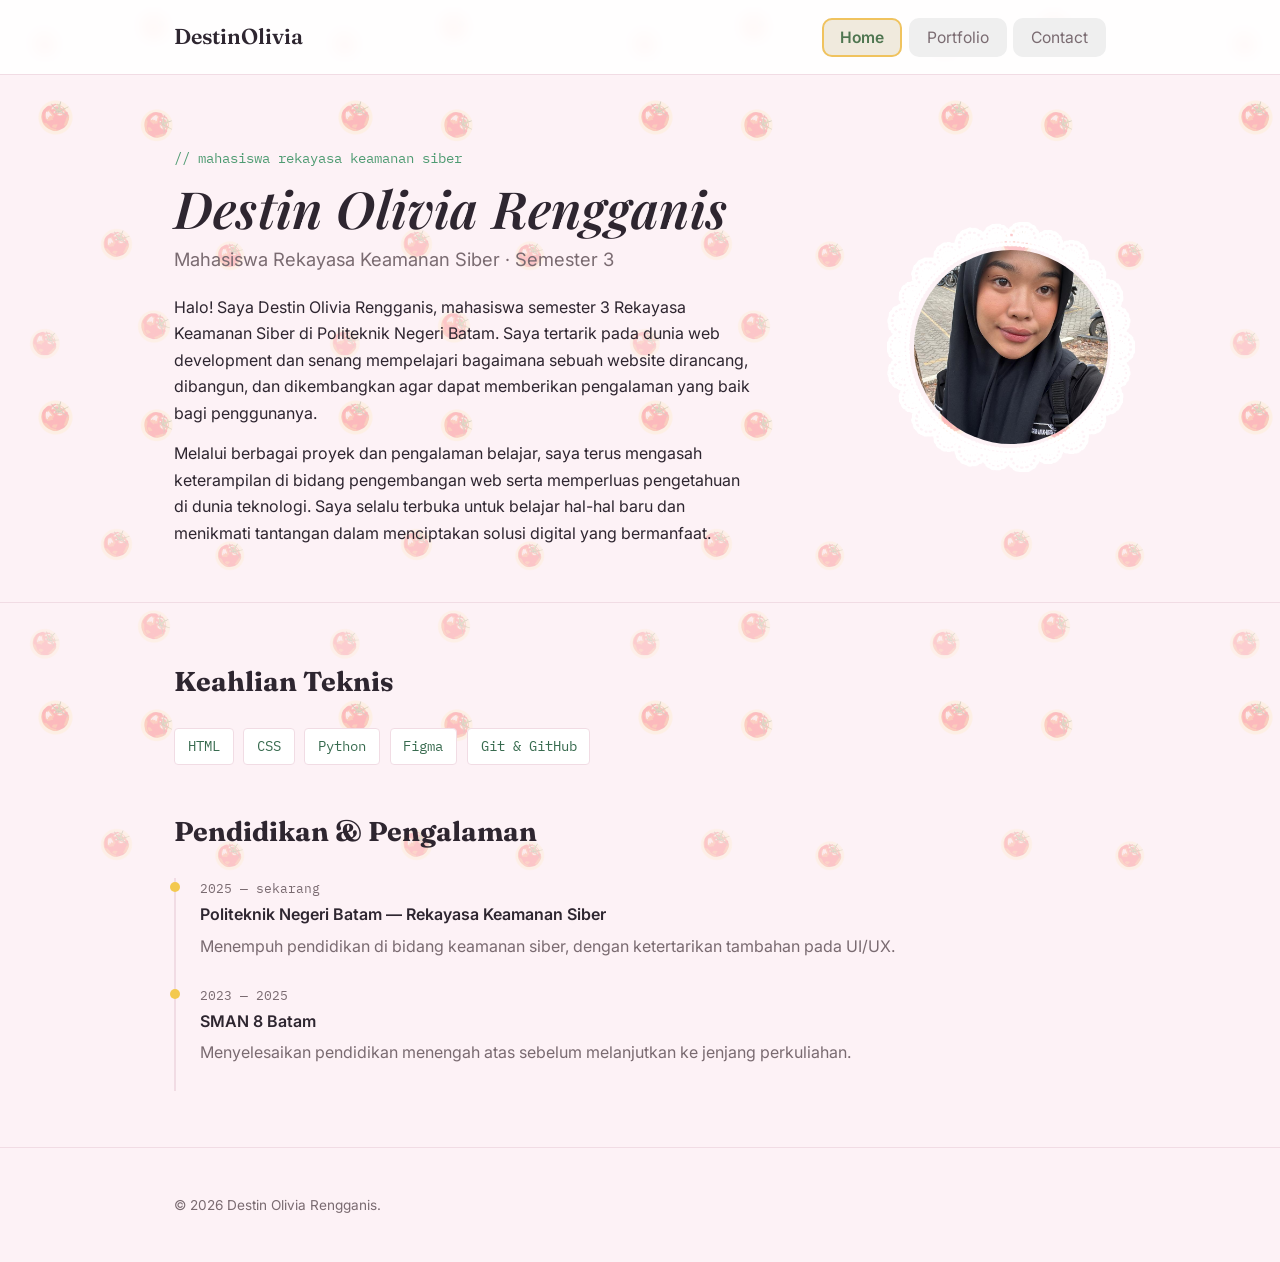
==== minggu1/fix.html @ 65007128 "Rename fix to fix.html" ====
<!DOCTYPE html>
<html lang="id">
<head>
<meta charset="UTF-8" />
<meta name="viewport" content="width=device-width, initial-scale=1.0" />
<title>Preview — Destin Olivia Rengganis</title>
<link rel="preconnect" href="https://fonts.googleapis.com" />
<link href="https://fonts.googleapis.com/css2?family=Fraunces:wght@500;600&family=Playfair+Display:ital,wght@1,600;1,700&family=Inter:wght@400;500;600&family=IBM+Plex+Mono:wght@400;500&display=swap" rel="stylesheet" />
<style>
/* =========================================================
   Destin Olivia Rengganis — Personal Profile
   Vanilla CSS, no framework.
   ========================================================= */

:root {
  --color-bg: #FDF2F6;
  --color-surface: #FFFFFF;
  --color-ink: #2E2630;
  --color-ink-soft: #7A6B71;
  --color-pine: #4E9B72;
  --color-pine-dark: #386B4F;
  --color-ochre: #F3C94F;
  --color-ochre-soft: #FBE9B8;
  --color-butter: #F0C35E;
  --color-tomato: #E8756B;
  --color-line: #F1DCE4;
  --color-mint-bg: #EAF7EE;
  --color-blush-deep: #F7E1EA;

  --font-display: "Fraunces", "Iowan Old Style", Georgia, serif;
  --font-name: "Playfair Display", "Iowan Old Style", Georgia, serif;
  --font-body: "Inter", "Segoe UI", system-ui, sans-serif;
  --font-mono: "IBM Plex Mono", "Courier New", monospace;

  --max-width: 980px;
  --gap: 1.5rem;
  --radius-sm: 4px;
  --radius-md: 10px;
}

@media (prefers-reduced-motion: reduce) {
  *, *::before, *::after {
    animation-duration: 0.001ms !important;
    animation-iteration-count: 1 !important;
    transition-duration: 0.001ms !important;
    scroll-behavior: auto !important;
  }
}

* { box-sizing: border-box; }
html { scroll-behavior: smooth; }

body {
  margin: 0;
  color: var(--color-ink);
  font-family: var(--font-body);
  line-height: 1.65;
  -webkit-font-smoothing: antialiased;
  background-color: var(--color-bg);
  background-image: url("[data-uri]");
  background-repeat: repeat;
  background-size: 300px 300px;
  background-attachment: fixed;
}

img { max-width: 100%; display: block; }

a {
  color: var(--color-pine-dark);
}

a:focus-visible,
button:focus-visible,
input:focus-visible,
select:focus-visible,
textarea:focus-visible {
  outline: 3px solid var(--color-ochre);
  outline-offset: 2px;
}

.wrap {
  max-width: var(--max-width);
  margin: 0 auto;
  padding: 0 1.5rem;
}

/* skip link for keyboard users */
.skip-link {
  position: absolute;
  left: -999px;
  top: auto;
  background: var(--color-ink);
  color: #fff;
  padding: 0.7rem 1.1rem;
  border-radius: var(--radius-sm);
  z-index: 100;
}
.skip-link:focus {
  left: 1rem;
  top: 1rem;
}

/* ---------- Header & Nav ---------- */
.site-header {
  border-bottom: 1px solid var(--color-line);
  background: rgba(255, 255, 255, 0.88);
  backdrop-filter: blur(6px);
  position: sticky;
  top: 0;
  z-index: 10;
}

.site-header .wrap {
  display: flex;
  align-items: center;
  justify-content: space-between;
  padding-top: 1.1rem;
  padding-bottom: 1.1rem;
}

.main-nav {
  position: relative;
}

.brand {
  font-family: var(--font-display);
  font-size: 1.35rem;
  font-weight: 600;
  color: var(--color-ink);
  text-decoration: none;
}
.brand em {
  font-style: normal;
  color: var(--color-pine);
}

.main-nav ul {
  list-style: none;
  display: flex;
  gap: 0.4rem;
  margin: 0;
  padding: 0;
  position: relative;
}

.main-nav a, .main-nav button {
  text-decoration: none;
  color: var(--color-ink-soft);
  font-size: 0.98rem;
  padding: 0.5rem 1rem;
  border-radius: 10px;
  border: 2px solid transparent;
  transition: color 0.2s ease;
  display: inline-block;
  position: relative;
  z-index: 1;
}

.main-nav a:hover, .main-nav button:hover {
  color: var(--color-pine-dark);
}

.main-nav a[aria-current="page"], .main-nav button.active {
  color: var(--color-pine-dark);
  font-weight: 600;
}

/* kotak bertepi tumpul (rounded) berwarna butter yellow,
   meluncur ke tautan yang sedang aktif / di-hover */
.nav-indicator {
  position: absolute;
  top: 0;
  height: 0;
  border-radius: 10px;
  border: 2px solid var(--color-butter);
  background: rgba(240, 195, 94, 0.12);
  transition: left 0.3s cubic-bezier(.65,0,.35,1),
              width 0.3s cubic-bezier(.65,0,.35,1),
              top 0.3s cubic-bezier(.65,0,.35,1),
              height 0.3s cubic-bezier(.65,0,.35,1),
              opacity 0.2s ease;
  left: 0;
  width: 0;
  opacity: 0;
  z-index: 2;
  pointer-events: none;
}
.nav-indicator.is-visible { opacity: 1; }

/* ---------- Hero ---------- */
.hero {
  padding: 4.5rem 0 3.5rem;
  overflow: hidden;
}

.hero .wrap {
  display: grid;
  grid-template-columns: 1fr 220px;
  gap: 3rem;
  align-items: center;
}

.hero-photo-frame {
  position: relative;
  width: 250px;
  height: 250px;
}

.hero-photo {
  position: absolute;
  top: 50%;
  left: 50%;
  transform: translate(-50%, -50%);
  width: 194px;
  height: 194px;
  border-radius: 50%;
  object-fit: cover;
}

.hero-photo-lace {
  position: absolute;
  inset: 0;
  width: 100%;
  height: 100%;
  object-fit: contain;
  pointer-events: none;
  user-select: none;
}

.eyebrow {
  font-family: var(--font-mono);
  font-size: 0.85rem;
  color: var(--color-pine);
  margin: 0 0 0.6rem;
}

.hero h1 {
  font-family: var(--font-name);
  font-style: italic;
  font-weight: 600;
  font-size: clamp(2.2rem, 4vw, 3.4rem);
  line-height: 1.15;
  letter-spacing: 0.2px;
  margin: 0 0 0.4rem;
}

/* decrypt-in name animation: letters resolve from a cipher state once on load */
.decrypt-name .char {
  display: inline-block;
}

.hero .role {
  font-size: 1.15rem;
  color: var(--color-ink-soft);
  margin: 0 0 1.2rem;
}

.hero .bio {
  max-width: 58ch;
  margin: 0 0 0.9rem;
}
.hero .bio:last-of-type {
  margin-bottom: 0;
}

/* ---------- Generic sections ---------- */
.section {
  padding: 3.5rem 0;
  border-top: 1px solid var(--color-line);
}
.section.tinted {
  background: var(--color-mint-bg);
}

.section-heading {
  font-family: var(--font-display);
  font-size: 1.7rem;
  margin: 0 0 1.5rem;
}

.page-intro {
  padding-top: 3.5rem;
  border-top: none;
}
.page-intro .lede {
  color: var(--color-ink-soft);
  max-width: 60ch;
  margin: 0.5rem 0 2rem;
}
.page-intro h1 {
  font-family: var(--font-display);
  font-size: clamp(1.9rem, 3.4vw, 2.4rem);
  margin: 0 0 0.3rem;
}

/* ---------- Skills & timeline ---------- */
.skills-badges {
  list-style: none;
  display: flex;
  flex-wrap: wrap;
  gap: 0.6rem;
  margin: 0 0 2.75rem;
  padding: 0;
}

.skills-badges li {
  font-family: var(--font-mono);
  font-size: 0.85rem;
  background: var(--color-surface);
  border: 1px solid var(--color-line);
  padding: 0.4rem 0.8rem;
  border-radius: var(--radius-sm);
  color: var(--color-pine-dark);
}

.timeline {
  list-style: none;
  margin: 0;
  padding: 0;
  border-left: 2px solid var(--color-line);
}

.timeline li {
  position: relative;
  padding: 0 0 1.6rem 1.5rem;
}

.timeline li::before {
  content: "";
  position: absolute;
  left: -6px;
  top: 4px;
  width: 10px;
  height: 10px;
  border-radius: 50%;
  background: var(--color-ochre);
}

.timeline .when {
  font-family: var(--font-mono);
  font-size: 0.8rem;
  color: var(--color-ink-soft);
  display: block;
  margin-bottom: 0.15rem;
}

.timeline .what { font-weight: 600; }
.timeline p { margin: 0.3rem 0 0; color: var(--color-ink-soft); }

/* ---------- Project grid (portfolio) ---------- */
.project-grid {
  display: grid;
  grid-template-columns: repeat(auto-fill, minmax(270px, 1fr));
  gap: var(--gap);
}

.card {
  background: var(--color-surface);
  border: 1px solid var(--color-line);
  border-radius: var(--radius-md);
  overflow: hidden;
  display: flex;
  flex-direction: column;
  will-change: transform;
  transform: perspective(800px) rotateX(0deg) rotateY(0deg);
  transition: transform 0.25s ease, box-shadow 0.25s ease;
}

.card:hover,
.card:focus-within {
  box-shadow: 0 14px 28px -18px rgba(46, 38, 48, 0.35);
}

.card-thumb-wrap {
  width: 100%;
  aspect-ratio: 16 / 10;
  overflow: hidden;
  background: var(--color-line);
}

.card-thumb {
  width: 100%;
  height: 100%;
  object-fit: cover;
  transition: transform 0.4s ease;
}

.card:hover .card-thumb {
  transform: scale(1.05);
}

.card-body {
  padding: 1.15rem 1.25rem 1.35rem;
  display: flex;
  flex-direction: column;
  flex: 1;
}

.card-body h3 {
  font-family: var(--font-display);
  font-size: 1.15rem;
  margin: 0 0 0.5rem;
}

.card-body p {
  margin: 0 0 1rem;
  font-size: 0.95rem;
  color: var(--color-ink-soft);
  flex: 1;
}

.tech-badges {
  list-style: none;
  display: flex;
  flex-wrap: wrap;
  gap: 0.4rem;
  margin: 0 0 1rem;
  padding: 0;
}

.tech-badges li {
  font-family: var(--font-mono);
  font-size: 0.75rem;
  background: var(--color-bg);
  border: 1px solid var(--color-line);
  padding: 0.2rem 0.55rem;
  border-radius: var(--radius-sm);
}

.card-link {
  font-size: 0.9rem;
  font-weight: 600;
  text-decoration: none;
  color: var(--color-pine-dark);
  border-bottom: 1px solid var(--color-ochre);
  align-self: flex-start;
}

/* ---------- Contact page ---------- */
.contact-layout {
  display: grid;
  grid-template-columns: 1fr 1.3fr;
  gap: 3rem;
}

.contact-intro p {
  color: var(--color-ink-soft);
  max-width: 40ch;
}

.contact-list {
  list-style: none;
  padding: 0;
  margin: 1.5rem 0 0;
  font-size: 0.95rem;
}
.contact-list li { margin-bottom: 0.5rem; }

.form-field { margin-bottom: 1.3rem; }

.form-field label {
  display: block;
  font-weight: 600;
  font-size: 0.92rem;
  margin-bottom: 0.4rem;
}

.form-field .hint {
  font-weight: 400;
  color: var(--color-ink-soft);
  font-size: 0.82rem;
}

.form-field input,
.form-field select,
.form-field textarea {
  width: 100%;
  padding: 0.75rem 0.85rem;
  font-family: var(--font-body);
  font-size: 0.95rem;
  border: 1px solid var(--color-line);
  border-radius: var(--radius-sm);
  background: var(--color-surface);
  color: var(--color-ink);
  transition: border-color 0.2s ease, box-shadow 0.2s ease;
}

.form-field input:focus,
.form-field select:focus,
.form-field textarea:focus {
  border-color: var(--color-pine);
  box-shadow: 0 0 0 3px rgba(78, 155, 114, 0.15);
}

.form-field textarea { resize: vertical; }

.btn-submit {
  font-family: var(--font-body);
  font-size: 1rem;
  font-weight: 600;
  background: var(--color-pine);
  color: #fff;
  border: none;
  padding: 0.85rem 1.8rem;
  border-radius: var(--radius-sm);
  cursor: pointer;
  transition: background 0.2s ease, transform 0.15s ease;
}

.btn-submit:hover { background: var(--color-pine-dark); }
.btn-submit:active { transform: translateY(1px); }

.form-status {
  margin-top: 1rem;
  font-size: 0.9rem;
  color: var(--color-pine-dark);
  min-height: 1.2em;
}

/* ---------- Reveal halus saat elemen masuk viewport ---------- */
.reveal {
  opacity: 0;
  transform: translateY(16px);
  transition: opacity 0.6s ease, transform 0.6s ease;
}
.reveal.is-visible {
  opacity: 1;
  transform: translateY(0);
}

/* ---------- Footer ---------- */
.site-footer {
  border-top: 1px solid var(--color-line);
  padding: 2rem 0;
  color: var(--color-ink-soft);
  font-size: 0.85rem;
}

/* ---------- Responsive ---------- */
@media (max-width: 720px) {
  .hero .wrap { grid-template-columns: 1fr; }
  .hero-photo-frame { width: 168px; height: 168px; }
  .hero-photo { width: 130px; height: 130px; }
  .site-header .wrap { flex-direction: column; gap: 0.8rem; }
  .main-nav ul { gap: 1.2rem; }
  .contact-layout { grid-template-columns: 1fr; }
  .nav-indicator { display: none; }
}

.page { display: none; }
@keyframes pageFadeIn {
  from { opacity: 0; transform: translateY(16px); }
  to { opacity: 1; transform: translateY(0); }
}
.page.active {
  display: block;
  animation: pageFadeIn 0.5s cubic-bezier(.25,.8,.35,1) both;
}
.main-nav button { font-family: var(--font-body); cursor: pointer; }

</style>
</head>
<body>

<a class="skip-link" href="#konten">Langsung ke konten</a>

<header class="site-header">
  <div class="wrap">
    <a href="#" class="brand" onclick="return false;">Destin<span>Olivia</span></a>
    <nav class="main-nav" aria-label="Navigasi utama">
      <ul>
        <li><button type="button" class="nav-btn active" data-page="home">Home</button></li>
        <li><button type="button" class="nav-btn" data-page="portfolio">Portfolio</button></li>
        <li><button type="button" class="nav-btn" data-page="contact">Contact</button></li>
      </ul>
      <span class="nav-indicator" aria-hidden="true"></span>
    </nav>
  </div>
</header>

<main id="konten">

  <!-- HOME -->
  <div class="page active" id="page-home">
    <section class="hero">
      <div class="wrap">
        <div>
          <p class="eyebrow">// mahasiswa rekayasa keamanan siber</p>
          <h1><span class="decrypt-name">Destin Olivia Rengganis</span></h1>
          <p class="role">Mahasiswa Rekayasa Keamanan Siber &middot; Semester 3</p>
          <p class="bio">Halo! Saya Destin Olivia Rengganis, mahasiswa semester 3 Rekayasa Keamanan Siber di Politeknik Negeri Batam. Saya tertarik pada dunia web development dan senang mempelajari bagaimana sebuah website dirancang, dibangun, dan dikembangkan agar dapat memberikan pengalaman yang baik bagi penggunanya.</p>
          <p class="bio">Melalui berbagai proyek dan pengalaman belajar, saya terus mengasah keterampilan di bidang pengembangan web serta memperluas pengetahuan di dunia teknologi. Saya selalu terbuka untuk belajar hal-hal baru dan menikmati tantangan dalam menciptakan solusi digital yang bermanfaat.</p>
        </div>
        <div class="hero-photo-frame">
          <img class="hero-photo" src="[data-uri]" alt="Foto profil Destin Olivia Rengganis" />
          <img class="hero-photo-lace" src="[data-uri]" alt="" aria-hidden="true" />
        </div>
      </div>
    </section>

    <section class="section">
      <div class="wrap">
        <h2 class="section-heading">Keahlian Teknis</h2>
        <ul class="skills-badges">
          <li>HTML</li><li>CSS</li><li>Python</li><li>Figma</li><li>Git &amp; GitHub</li>
        </ul>
        <h2 class="section-heading">Pendidikan &amp; Pengalaman</h2>
        <ul class="timeline">
          <li><span class="when">2025 — sekarang</span><span class="what">Politeknik Negeri Batam — Rekayasa Keamanan Siber</span><p>Menempuh pendidikan di bidang keamanan siber, dengan ketertarikan tambahan pada UI/UX.</p></li>
          <li><span class="when">2023 — 2025</span><span class="what">SMAN 8 Batam</span><p>Menyelesaikan pendidikan menengah atas sebelum melanjutkan ke jenjang perkuliahan.</p></li>
        </ul>
      </div>
    </section>
  </div>

  <!-- PORTFOLIO -->
  <div class="page" id="page-portfolio">
    <section class="section page-intro">
      <div class="wrap">
        <p class="eyebrow">// proyek &amp; riset</p>
        <h1>Portfolio</h1>
        <p class="lede">Proyek Project Based Learning (PBL) yang aku kerjakan selama kuliah di Politeknik Negeri Batam, dari semester 1 sampai sekarang.</p>
        <div class="project-grid">
          <article class="card">
            <div class="card-thumb-wrap">
              <img class="card-thumb" src="[data-uri]" alt="Tangkapan layar aplikasi Mini PIBIEL" loading="lazy" />
            </div>
            <div class="card-body">
              <h3>Mini PIBIEL — Steganografi Gambar</h3>
              <p>Proyek PBL semester 1: aplikasi steganografi untuk menyisipkan dan mengekstrak pesan tersembunyi di dalam gambar.</p>
              <ul class="tech-badges"><li>Steganografi</li><li>Python</li></ul>
              <a class="card-link" href="https://github.com/diyayoon/MINI-PIBIEL.git" target="_blank" rel="noopener">Lihat Repositori →</a>
            </div>
          </article>
          <article class="card">
            <div class="card-thumb-wrap">
              <img class="card-thumb" src="[data-uri]" alt="Tangkapan layar halaman pilih peran pada Infrastruktur Web Klinik" loading="lazy" />
            </div>
            <div class="card-body">
              <h3>Infrastruktur Web Klinik</h3>
              <p>Proyek PBL semester 2: pembuatan infrastruktur web untuk klinik kecil dengan tiga peran pengguna — pasien, dokter, dan admin.</p>
              <ul class="tech-badges"><li>Web Infrastructure</li><li>Multi-role System</li></ul>
              <a class="card-link" href="https://github.com/berkahyanz17/PBL_206.git" target="_blank" rel="noopener">Lihat Repositori →</a>
            </div>
          </article>
        </div>
      </div>
    </section>
  </div>

  <!-- CONTACT -->
  <div class="page" id="page-contact">
    <section class="section page-intro">
      <div class="wrap contact-layout">
        <div class="contact-intro">
          <p class="eyebrow">// mari terhubung</p>
          <h1>Hubungi Saya</h1>
          <p>Terbuka untuk kolaborasi proyek, diskusi, atau sekadar ngobrol soal apa yang lagi aku kerjakan. Isi form di samping, nanti aku balas secepatnya.</p>
          <ul class="contact-list">
            <li>Email: destinoliviaare@gmail.com</li>
            <li>GitHub: <a href="https://github.com/destinoliviaare-art" target="_blank" rel="noopener">github.com/destinoliviaare-art</a></li>
            <li>Instagram: <a href="https://instagram.com/dstinolvia" target="_blank" rel="noopener">@dstinolvia</a></li>
            <li>X: <a href="https://x.com/norieeac" target="_blank" rel="noopener">@norieeac</a></li>
          </ul>
        </div>
        <form id="contact-form" novalidate>
          <div class="form-field"><label for="fullname">Nama Lengkap</label><input type="text" id="fullname" name="fullname" required /></div>
          <div class="form-field"><label for="email">Alamat Email</label><input type="email" id="email" name="email" required /></div>
          <div class="form-field">
            <label for="category">Kategori / Keperluan</label>
            <select id="category" name="category" required>
              <option value="" disabled selected>Pilih kategori</option>
              <option value="konsultasi">Konsultasi</option>
              <option value="kolaborasi">Kolaborasi Proyek</option>
              <option value="pertanyaan">Pertanyaan Umum</option>
            </select>
          </div>
          <div class="form-field"><label for="subject">Subjek <span class="hint">(opsional)</span></label><input type="text" id="subject" name="subject" /></div>
          <div class="form-field"><label for="message">Pesan</label><textarea id="message" name="message" rows="5" required></textarea></div>
          <button type="submit" class="btn-submit">Kirim Pesan</button>
          <p class="form-status" id="form-status" role="status" aria-live="polite"></p>
        </form>
      </div>
    </section>
  </div>

</main>

<footer class="site-footer">
  <div class="wrap"><p>&copy; 2026 Destin Olivia Rengganis.</p></div>
</footer>

<script>
(function () {
  // =========================================================
// Interaksi ringan: underline nav berjalan, efek "decrypt"
// pada nama di hero, tilt kartu proyek, dan form contact.
// =========================================================

document.addEventListener('DOMContentLoaded', () => {
  initNavIndicator();
  initDecryptName();
  initCardTilt();
  initContactForm();
  initScrollReveal();
});

/* ---------- 1. Kotak bertepi tumpul yang meluncur ke tautan aktif / di-hover ---------- */
function initNavIndicator() {
  const nav = document.querySelector('.main-nav ul');
  const indicator = document.querySelector('.nav-indicator');
  const links = document.querySelectorAll('.main-nav a, .main-nav button');
  const activeLink = document.querySelector('.main-nav a[aria-current="page"], .main-nav button.active');
  if (!nav || !indicator || !links.length) return;

  const moveTo = (el) => {
    if (!el) return;
    const navRect = nav.getBoundingClientRect();
    const rect = el.getBoundingClientRect();
    indicator.style.left = (rect.left - navRect.left) + 'px';
    indicator.style.top = (rect.top - navRect.top) + 'px';
    indicator.style.width = rect.width + 'px';
    indicator.style.height = rect.height + 'px';
    indicator.classList.add('is-visible');
  };

  moveTo(activeLink);

  links.forEach(link => {
    link.addEventListener('mouseenter', () => moveTo(link));
  });

  nav.addEventListener('mouseleave', () => moveTo(activeLink));

  window.addEventListener('resize', () => moveTo(document.querySelector('.main-nav a:hover, .main-nav button:hover') || activeLink));
}

/* ---------- 2. Nama di hero "terdekripsi" sekali saat halaman dibuka ---------- */
function initDecryptName() {
  const el = document.querySelector('.decrypt-name');
  if (!el) return;

  const finalText = el.textContent;
  const glyphs = 'ABCDEFGHIJKLMNOPQRSTUVWXYZ#%&$*/<>01';
  const chars = finalText.split('').map(ch => {
    const span = document.createElement('span');
    span.className = 'char';
    span.textContent = ch === ' ' ? '\u00A0' : ch;
    return { span, target: ch };
  });

  el.textContent = '';
  chars.forEach(c => el.appendChild(c.span));

  if (window.matchMedia('(prefers-reduced-motion: reduce)').matches) {
    return; // biarkan teks final tampil apa adanya
  }

  const revealDelayPerChar = 45;
  const scrambleTicks = 6;
  const tickInterval = 28;

  chars.forEach((c, i) => {
    if (c.target === ' ') return;
    let tick = 0;
    const startAt = i * revealDelayPerChar;
    setTimeout(() => {
      const scrambleTimer = setInterval(() => {
        c.span.textContent = glyphs[Math.floor(Math.random() * glyphs.length)];
        tick++;
        if (tick >= scrambleTicks) {
          clearInterval(scrambleTimer);
          c.span.textContent = c.target;
        }
      }, tickInterval);
    }, startAt);
  });
}

/* ---------- 3. Efek tilt halus saat kursor di atas kartu proyek ---------- */
function initCardTilt() {
  const cards = document.querySelectorAll('.card');
  if (!cards.length) return;
  if (window.matchMedia('(prefers-reduced-motion: reduce)').matches) return;
  if (window.matchMedia('(hover: none)').matches) return; // skip di touch device

  const maxTilt = 6; // derajat

  cards.forEach(card => {
    card.addEventListener('mousemove', (e) => {
      const rect = card.getBoundingClientRect();
      const x = (e.clientX - rect.left) / rect.width;  // 0..1
      const y = (e.clientY - rect.top) / rect.height;  // 0..1
      const rotateY = (x - 0.5) * (maxTilt * 2);
      const rotateX = (0.5 - y) * (maxTilt * 2);
      card.style.transform = `perspective(800px) rotateX(${rotateX}deg) rotateY(${rotateY}deg)`;
    });

    card.addEventListener('mouseleave', () => {
      card.style.transform = 'perspective(800px) rotateX(0deg) rotateY(0deg)';
    });
  });
}

/* ---------- 4. Section & kartu muncul halus saat masuk viewport ---------- */
function initScrollReveal() {
  const targets = document.querySelectorAll('.section, .card, .page-intro');
  if (!targets.length) return;

  if (window.matchMedia('(prefers-reduced-motion: reduce)').matches || !('IntersectionObserver' in window)) {
    targets.forEach(el => el.classList.add('is-visible'));
    return;
  }

  targets.forEach(el => el.classList.add('reveal'));

  const observer = new IntersectionObserver((entries) => {
    entries.forEach(entry => {
      if (entry.isIntersecting) {
        entry.target.classList.add('is-visible');
        observer.unobserve(entry.target);
      }
    });
  }, { threshold: 0.12, rootMargin: '0px 0px -40px 0px' });

  targets.forEach(el => observer.observe(el));
}

/* ---------- 5. Form contact: validasi bawaan + status pesan ---------- */
function initContactForm() {
  const form = document.getElementById('contact-form');
  const status = document.getElementById('form-status');
  if (!form || !status) return;

  form.addEventListener('submit', (e) => {
    e.preventDefault();
    if (!form.checkValidity()) {
      form.reportValidity();
      return;
    }
    status.textContent = 'Terima kasih! Pesanmu sudah "terkirim" (form demo, belum tersambung ke server).';
    form.reset();
  });
}


  const buttons = document.querySelectorAll('.nav-btn');
  const pages = document.querySelectorAll('.page');
  buttons.forEach(btn => {
    btn.addEventListener('click', () => {
      buttons.forEach(b => b.classList.remove('active'));
      pages.forEach(p => p.classList.remove('active'));
      btn.classList.add('active');
      document.getElementById('page-' + btn.dataset.page).classList.add('active');
      window.scrollTo({ top: 0, behavior: 'smooth' });
      const nav = document.querySelector('.main-nav ul');
      const indicator = document.querySelector('.nav-indicator');
      if (nav && indicator) {
        const navRect = nav.getBoundingClientRect();
        const rect = btn.getBoundingClientRect();
        indicator.style.left = (rect.left - navRect.left) + 'px';
        indicator.style.top = (rect.top - navRect.top) + 'px';
        indicator.style.width = rect.width + 'px';
        indicator.style.height = rect.height + 'px';
        indicator.classList.add('is-visible');
      }
    });
  });

  document.addEventListener('DOMContentLoaded', () => {
    initNavIndicator();
    initDecryptName();
    initCardTilt();
    initContactForm();
    initScrollReveal();
  });
})();
</script>

</body>
</html>
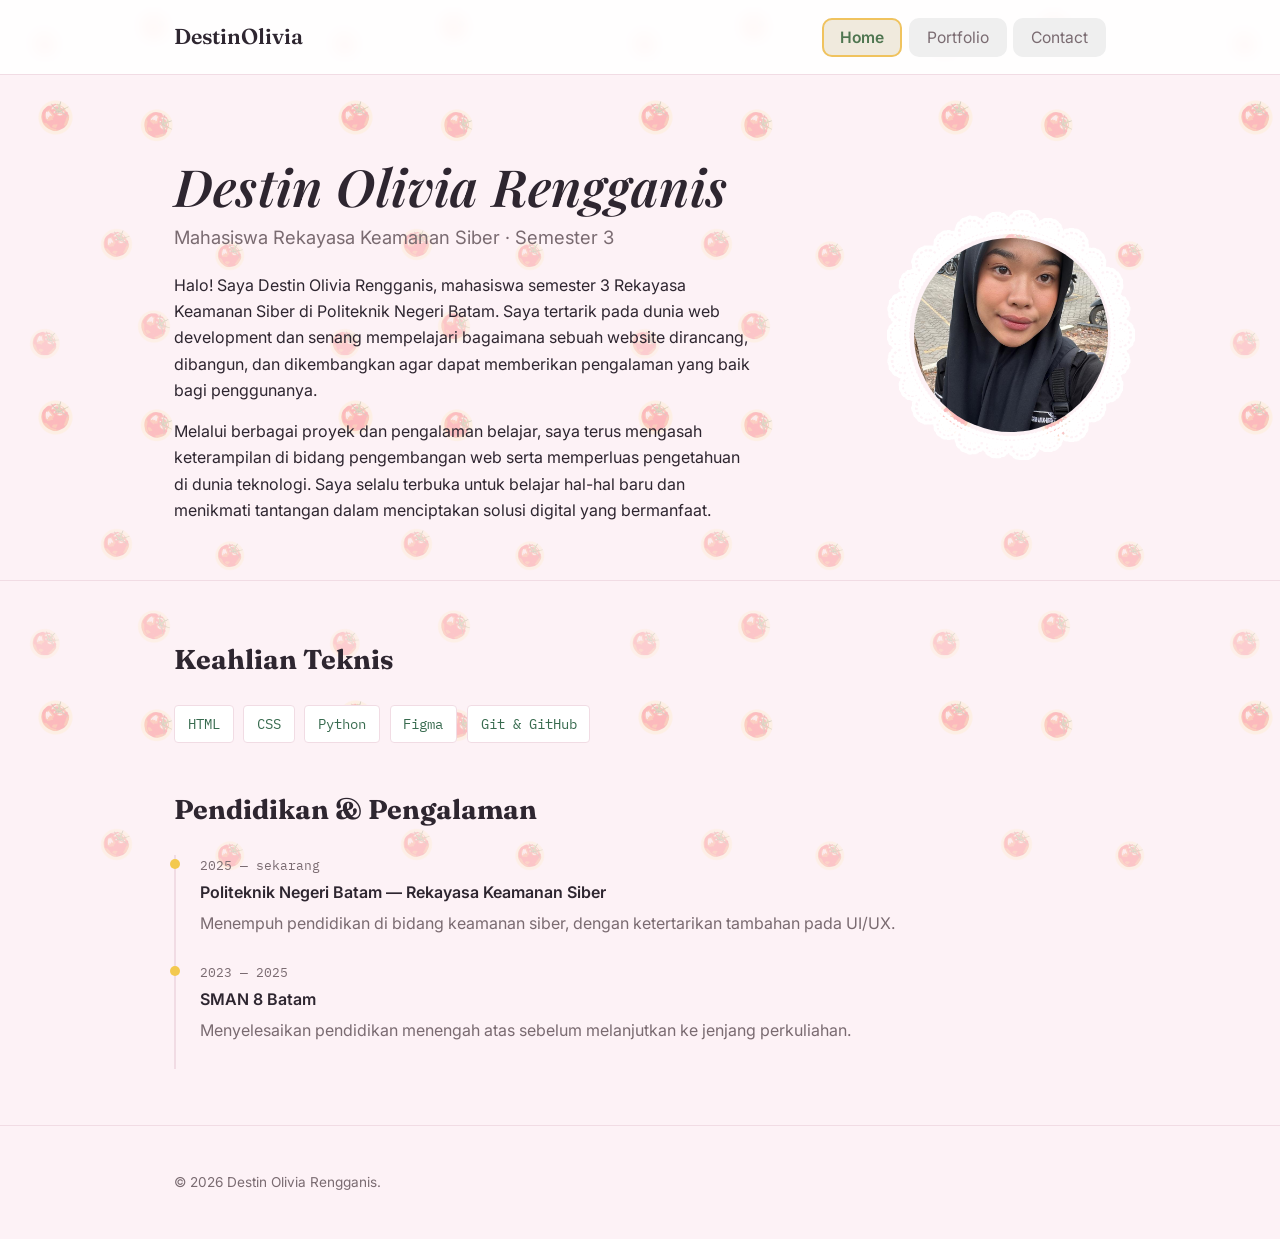
==== commit c3fe8d6c: "Clean up eyebrow paragraphs in fix.html Removed placeholder text from eyebrow paragraphs in multiple" ====
--- a/minggu1/fix.html
+++ b/minggu1/fix.html
@@ -585,7 +585,7 @@
     <section class="hero">
       <div class="wrap">
         <div>
-          <p class="eyebrow">// mahasiswa rekayasa keamanan siber</p>
+          <p class="eyebrow"></p>
           <h1><span class="decrypt-name">Destin Olivia Rengganis</span></h1>
           <p class="role">Mahasiswa Rekayasa Keamanan Siber &middot; Semester 3</p>
           <p class="bio">Halo! Saya Destin Olivia Rengganis, mahasiswa semester 3 Rekayasa Keamanan Siber di Politeknik Negeri Batam. Saya tertarik pada dunia web development dan senang mempelajari bagaimana sebuah website dirancang, dibangun, dan dikembangkan agar dapat memberikan pengalaman yang baik bagi penggunanya.</p>
@@ -617,7 +617,7 @@
   <div class="page" id="page-portfolio">
     <section class="section page-intro">
       <div class="wrap">
-        <p class="eyebrow">// proyek &amp; riset</p>
+        <p class="eyebrow">proyek &amp; riset</p>
         <h1>Portfolio</h1>
         <p class="lede">Proyek Project Based Learning (PBL) yang aku kerjakan selama kuliah di Politeknik Negeri Batam, dari semester 1 sampai sekarang.</p>
         <div class="project-grid">
@@ -653,7 +653,7 @@
     <section class="section page-intro">
       <div class="wrap contact-layout">
         <div class="contact-intro">
-          <p class="eyebrow">// mari terhubung</p>
+          <p class="eyebrow"></p>
           <h1>Hubungi Saya</h1>
           <p>Terbuka untuk kolaborasi proyek, diskusi, atau sekadar ngobrol soal apa yang lagi aku kerjakan. Isi form di samping, nanti aku balas secepatnya.</p>
           <ul class="contact-list">
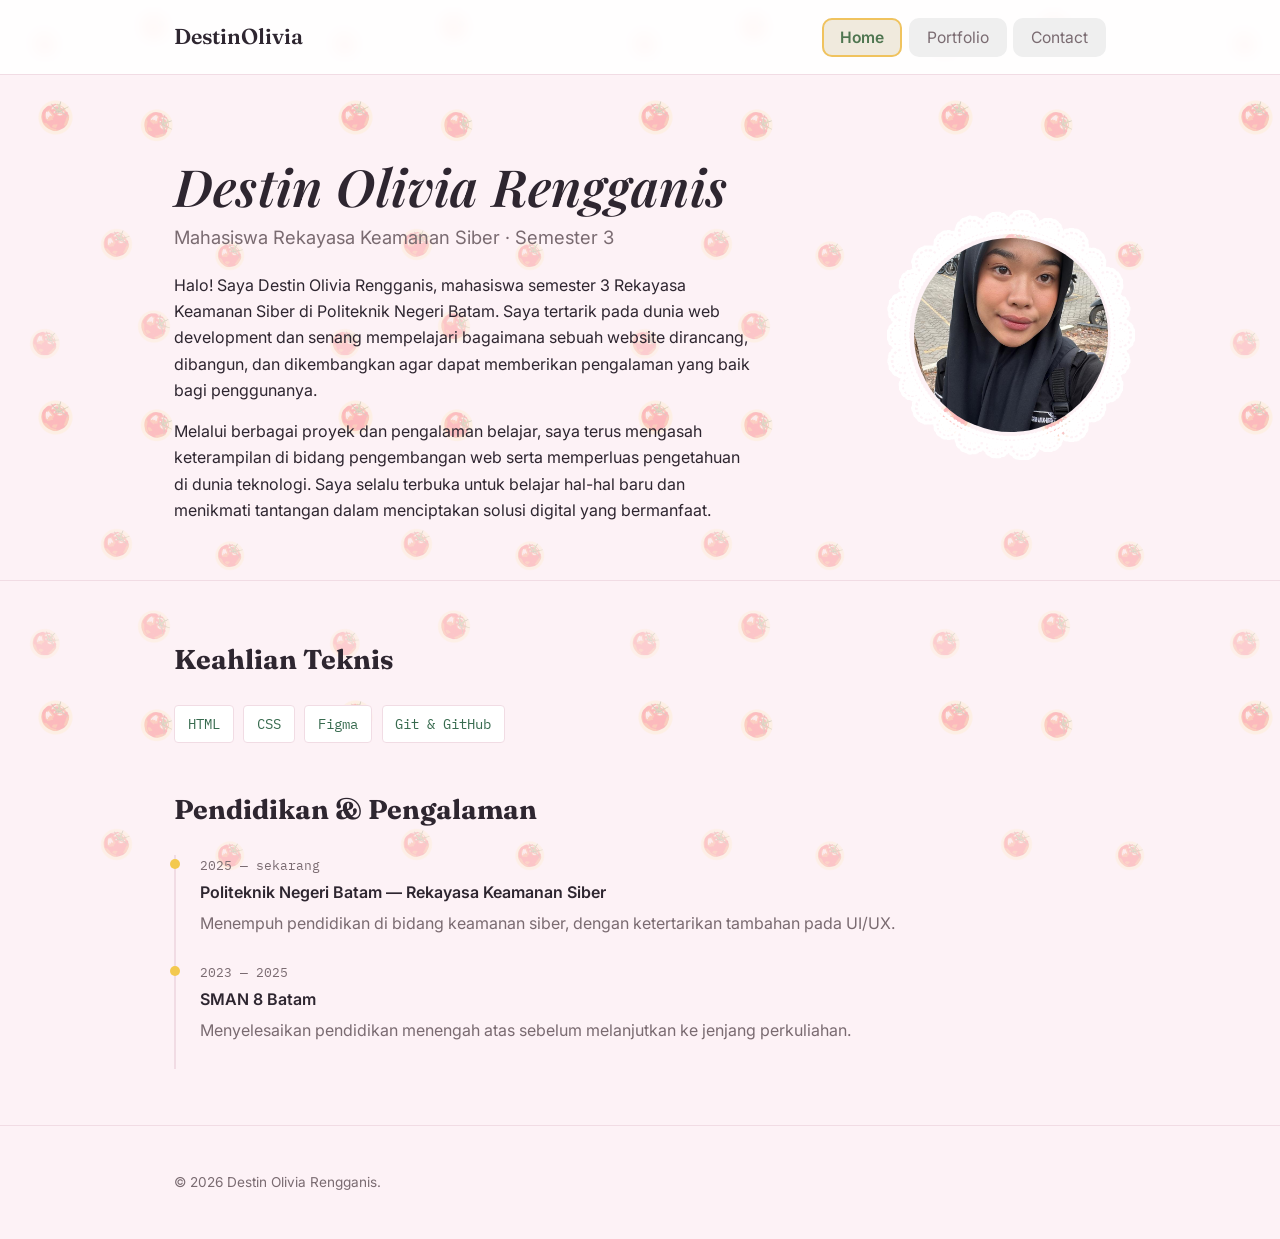
==== commit da487e6d: "updatey Removed 'Python' from the skills list in the HTML file." ====
--- a/minggu1/fix.html
+++ b/minggu1/fix.html
@@ -602,7 +602,7 @@
       <div class="wrap">
         <h2 class="section-heading">Keahlian Teknis</h2>
         <ul class="skills-badges">
-          <li>HTML</li><li>CSS</li><li>Python</li><li>Figma</li><li>Git &amp; GitHub</li>
+          <li>HTML</li><li>CSS</li></li><li>Figma</li><li>Git &amp; GitHub</li>
         </ul>
         <h2 class="section-heading">Pendidikan &amp; Pengalaman</h2>
         <ul class="timeline">
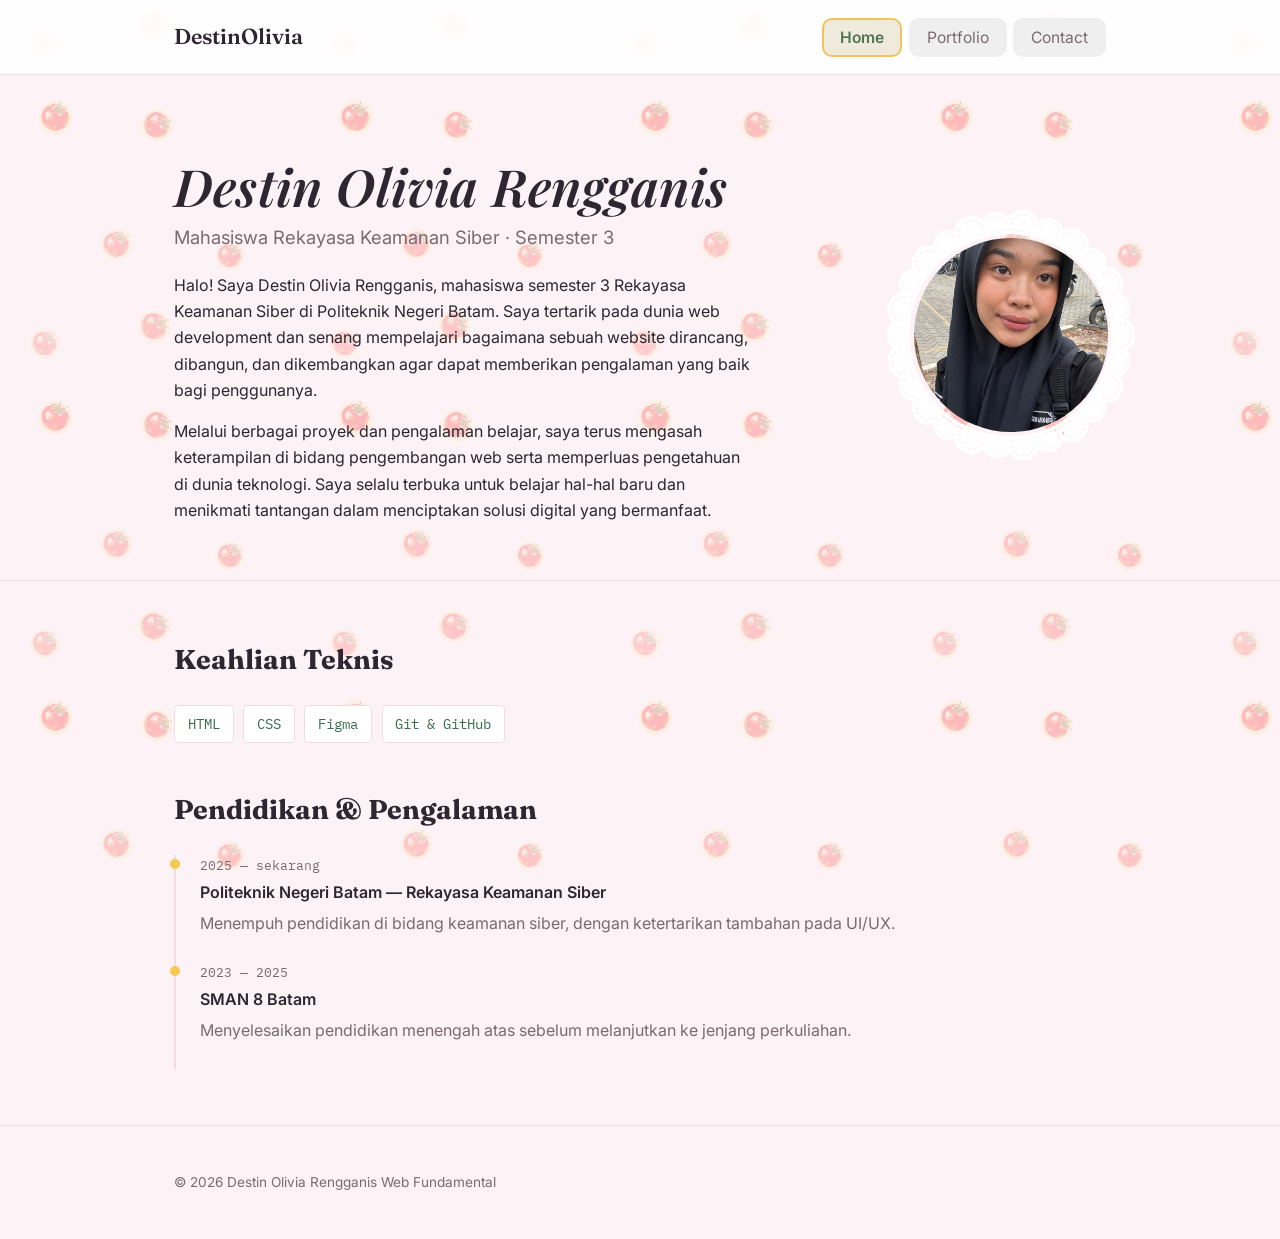
==== commit 71aa3275: "update" ====
--- a/minggu1/fix.html
+++ b/minggu1/fix.html
@@ -666,6 +666,7 @@
         <form id="contact-form" novalidate>
           <div class="form-field"><label for="fullname">Nama Lengkap</label><input type="text" id="fullname" name="fullname" required /></div>
           <div class="form-field"><label for="email">Alamat Email</label><input type="email" id="email" name="email" required /></div>
+          <div class="form-field"><label for="email">Nomor WhatsApp</label><input type="WhatsApp" id="WhatsApp" name="WhatsApp" required /></div>
           <div class="form-field">
             <label for="category">Kategori / Keperluan</label>
             <select id="category" name="category" required>
@@ -687,7 +688,7 @@
 </main>
 
 <footer class="site-footer">
-  <div class="wrap"><p>&copy; 2026 Destin Olivia Rengganis.</p></div>
+  <div class="wrap"><p>&copy; 2026 Destin Olivia Rengganis Web Fundamental</p></div>
 </footer>
 
 <script>
